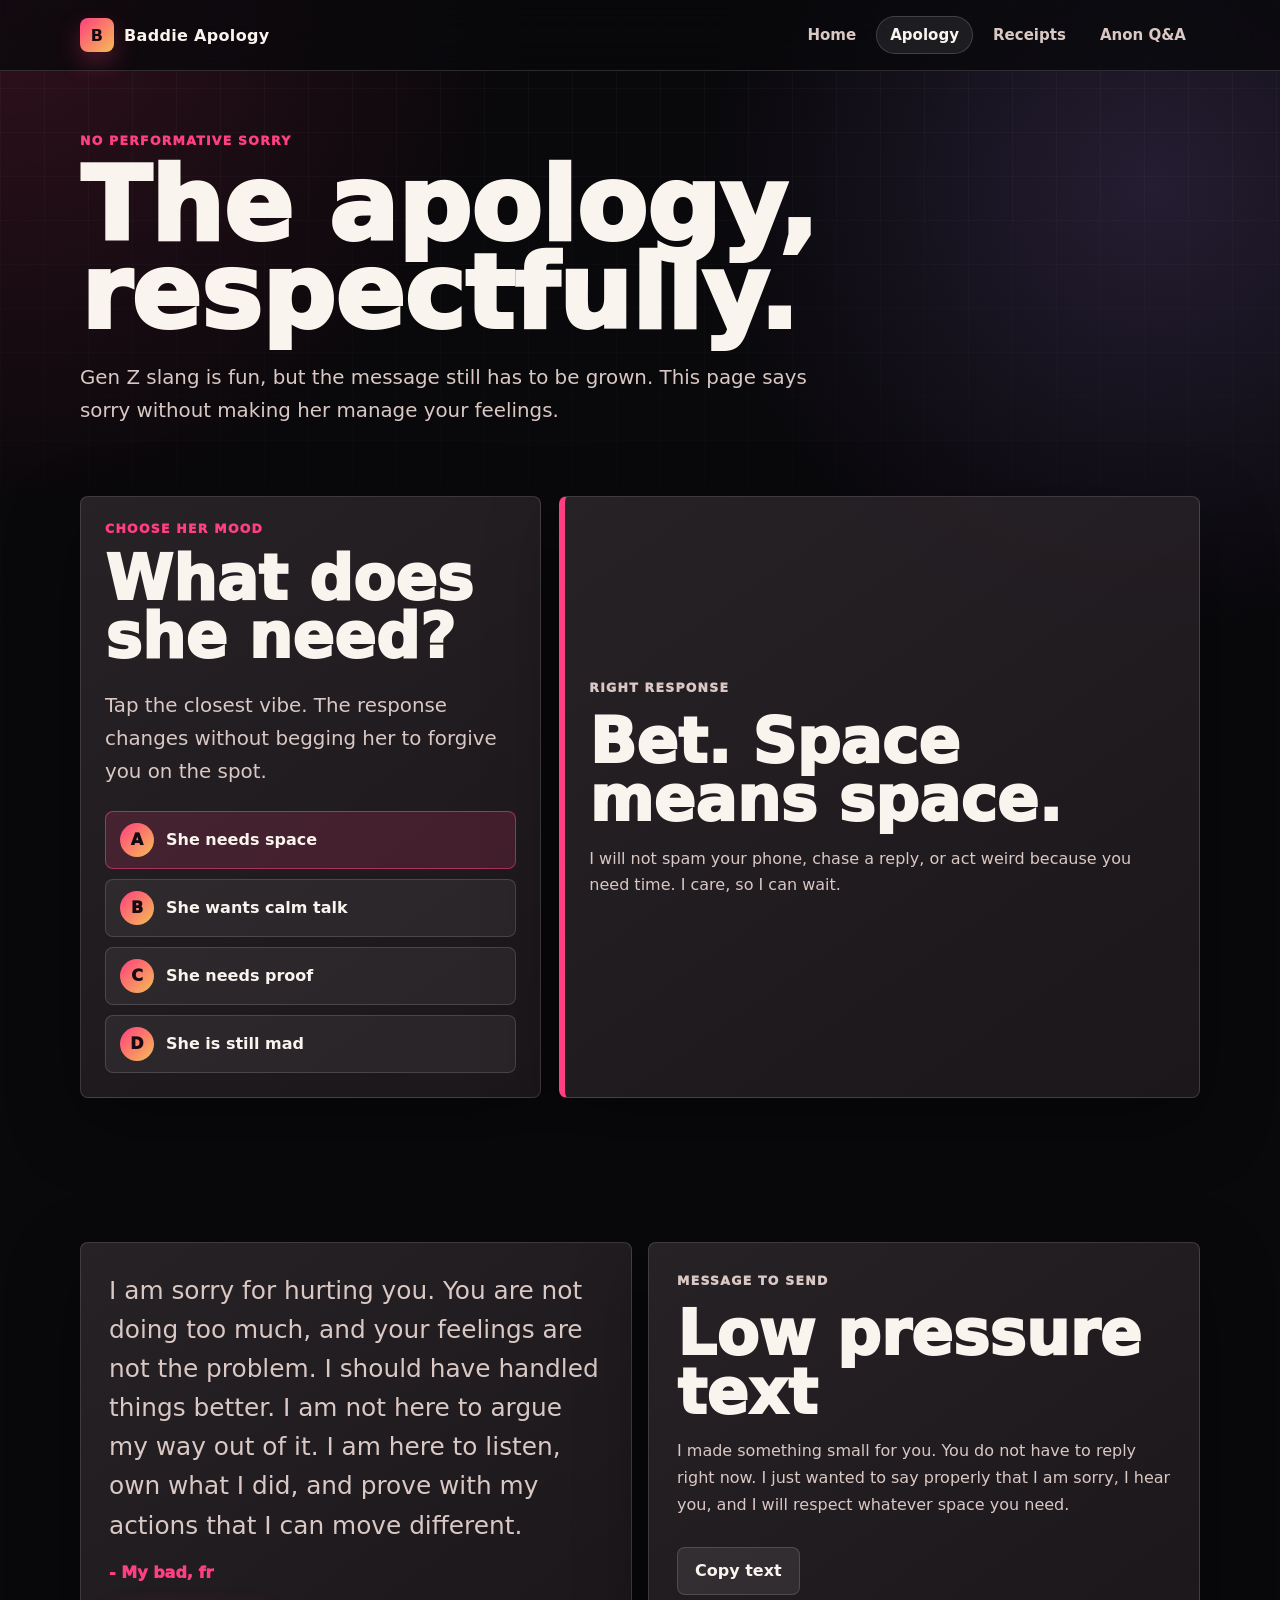
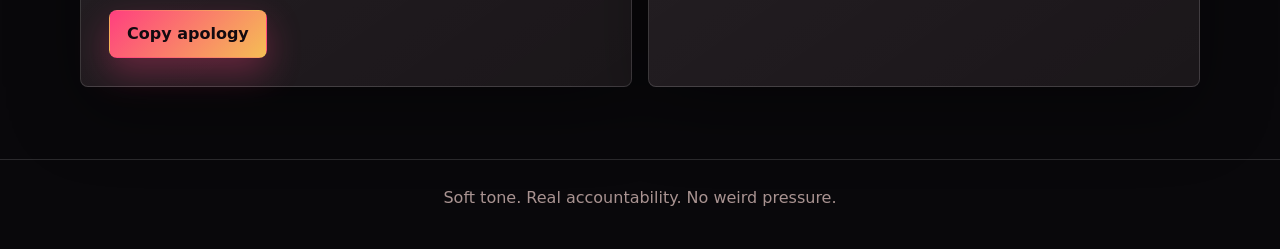
==== apology.html @ 0e216b40 "Add files via upload" ====
<!doctype html>
<html lang="en">
  <head>
    <meta charset="utf-8">
    <meta name="viewport" content="width=device-width, initial-scale=1">
    <title>Apology | Baddie Apology</title>
    <link rel="icon" type="image/svg+xml" href="favicon.svg">
    <link rel="stylesheet" href="styles.css">
  </head>
  <body>
    <header class="site-header">
      <div class="nav-wrap">
        <a class="brand" href="index.html"><span class="brand-mark">B</span>Baddie Apology</a>
        <nav class="nav-links" aria-label="Main navigation">
          <a href="index.html">Home</a>
          <a class="active" href="apology.html">Apology</a>
          <a href="receipts.html">Receipts</a>
          <a href="questions.html">Anon Q&A</a>
        </nav>
      </div>
    </header>

    <main>
      <section class="page-hero">
        <div class="wrap">
          <p class="eyebrow">No performative sorry</p>
          <h1>The apology, respectfully.</h1>
          <p class="lead">
            Gen Z slang is fun, but the message still has to be grown. This page says sorry without making her manage your feelings.
          </p>
        </div>
      </section>

      <section class="section section-tight">
        <div class="wrap vibe-layout">
          <div class="choice-panel glass">
            <p class="eyebrow">Choose her mood</p>
            <h2>What does she need?</h2>
            <p class="lead">Tap the closest vibe. The response changes without begging her to forgive you on the spot.</p>
            <div class="choice-buttons">
              <button class="choice-button active" type="button" data-choice="space"><span>A</span>She needs space</button>
              <button class="choice-button" type="button" data-choice="talk"><span>B</span>She wants calm talk</button>
              <button class="choice-button" type="button" data-choice="proof"><span>C</span>She needs proof</button>
              <button class="choice-button" type="button" data-choice="angry"><span>D</span>She is still mad</button>
            </div>
          </div>

          <div class="response-panel glass" aria-live="polite">
            <p class="eyebrow">Right response</p>
            <h2 id="responseTitle">Bet. Space means space.</h2>
            <p id="responseText">
              I will not spam your phone, chase a reply, or act weird because you need time. I care, so I can wait.
            </p>
          </div>
        </div>
      </section>

      <section class="section">
        <div class="wrap grid-2">
          <article class="note-panel big">
            <p id="mainApology">
              I am sorry for hurting you. You are not doing too much, and your feelings are not the problem.
              I should have handled things better. I am not here to argue my way out of it. I am here to listen,
              own what I did, and prove with my actions that I can move different.
            </p>
            <div class="signature">- My bad, fr</div>
            <div class="button-row">
              <button class="button button-primary" type="button" data-copy-target="#mainApology" data-copy-status="#copyStatus">Copy apology</button>
              <span class="toast" id="copyStatus"></span>
            </div>
          </article>

          <article class="note-panel">
            <p class="eyebrow">Message to send</p>
            <h2>Low pressure text</h2>
            <p id="textMessage">
              I made something small for you. You do not have to reply right now. I just wanted to say properly that I am sorry,
              I hear you, and I will respect whatever space you need.
            </p>
            <div class="button-row">
              <button class="button button-secondary" type="button" data-copy-target="#textMessage" data-copy-status="#textStatus">Copy text</button>
              <span class="toast" id="textStatus"></span>
            </div>
          </article>
        </div>
      </section>
    </main>

    <footer class="footer">Soft tone. Real accountability. No weird pressure.</footer>
    <script src="app.js"></script>
  </body>
</html>
---- styles.css ----
:root {
  --ink: #f9f4ee;
  --soft: #d9c8c4;
  --muted: #a99391;
  --night: #09080b;
  --panel: rgba(24, 18, 23, 0.82);
  --panel-solid: #171116;
  --line: rgba(255, 255, 255, 0.14);
  --hot: #ff3f7f;
  --hot-deep: #b50f4b;
  --cherry: #e33a4d;
  --chrome: #d8dce4;
  --lilac: #b58cff;
  --gold: #f5be55;
  --green: #67d49b;
  --shadow: 0 24px 70px rgba(0, 0, 0, 0.38);
}

* {
  box-sizing: border-box;
}

html {
  scroll-behavior: smooth;
}

body {
  margin: 0;
  color: var(--ink);
  background:
    radial-gradient(circle at top left, rgba(255, 63, 127, 0.16), transparent 32rem),
    radial-gradient(circle at 90% 10%, rgba(181, 140, 255, 0.16), transparent 28rem),
    var(--night);
  font-family: Inter, ui-sans-serif, system-ui, -apple-system, BlinkMacSystemFont, "Segoe UI", sans-serif;
}

body::before {
  content: "";
  position: fixed;
  inset: 0;
  z-index: -2;
  pointer-events: none;
  background-image:
    linear-gradient(rgba(255, 255, 255, 0.03) 1px, transparent 1px),
    linear-gradient(90deg, rgba(255, 255, 255, 0.03) 1px, transparent 1px);
  background-size: 44px 44px;
  mask-image: linear-gradient(180deg, black, transparent 78%);
}

a {
  color: inherit;
}

button,
input,
textarea,
select {
  font: inherit;
}

button,
select {
  cursor: pointer;
}

.site-header {
  position: sticky;
  top: 0;
  z-index: 20;
  border-bottom: 1px solid var(--line);
  background: rgba(9, 8, 11, 0.76);
  backdrop-filter: blur(18px);
}

.nav-wrap {
  width: min(1120px, calc(100% - 28px));
  min-height: 70px;
  margin: 0 auto;
  display: flex;
  align-items: center;
  justify-content: space-between;
  gap: 18px;
}

.brand {
  display: inline-flex;
  align-items: center;
  gap: 10px;
  color: var(--ink);
  text-decoration: none;
  font-weight: 900;
  letter-spacing: 0.02em;
}

.brand-mark {
  width: 34px;
  height: 34px;
  border-radius: 8px;
  display: inline-grid;
  place-items: center;
  color: #160b12;
  background: linear-gradient(135deg, var(--hot), var(--gold));
  box-shadow: 0 10px 24px rgba(255, 63, 127, 0.28);
}

.nav-links {
  display: flex;
  align-items: center;
  gap: 6px;
  overflow-x: auto;
  padding: 12px 0;
}

.nav-links a {
  min-height: 38px;
  border: 1px solid transparent;
  border-radius: 999px;
  display: inline-flex;
  align-items: center;
  white-space: nowrap;
  padding: 8px 13px;
  color: var(--soft);
  text-decoration: none;
  font-size: 0.94rem;
  font-weight: 800;
}

.nav-links a:hover,
.nav-links a.active {
  border-color: rgba(255, 255, 255, 0.16);
  color: var(--ink);
  background: rgba(255, 255, 255, 0.08);
}

.hero {
  position: relative;
  min-height: calc(100vh - 70px);
  display: grid;
  align-items: center;
  overflow: hidden;
  isolation: isolate;
  padding: 72px 0 98px;
  background-image:
    linear-gradient(90deg, rgba(9, 8, 11, 0.36), rgba(9, 8, 11, 0.86) 54%, rgba(9, 8, 11, 0.98)),
    url("baddie-hero.png");
  background-size: cover;
  background-position: center;
}

.hero::after {
  content: "";
  position: absolute;
  inset: auto 0 0;
  height: 30%;
  z-index: -1;
  background: linear-gradient(0deg, var(--night), transparent);
}

.hero-inner,
.wrap {
  width: min(1120px, calc(100% - 32px));
  margin: 0 auto;
}

.hero-grid {
  display: grid;
  grid-template-columns: minmax(0, 0.9fr) minmax(340px, 0.78fr);
  gap: 42px;
  align-items: center;
}

.hero-copy {
  grid-column: 2;
}

.eyebrow {
  margin: 0 0 14px;
  color: var(--hot);
  font-size: 0.78rem;
  font-weight: 950;
  letter-spacing: 0.1em;
  text-transform: uppercase;
}

h1,
h2,
h3 {
  margin: 0;
  letter-spacing: 0;
}

h1 {
  max-width: 11ch;
  font-size: clamp(3.25rem, 8vw, 7.25rem);
  line-height: 0.86;
  font-weight: 950;
}

h2 {
  font-size: clamp(2.15rem, 4.8vw, 4.6rem);
  line-height: 0.95;
  font-weight: 950;
}

h3 {
  font-size: clamp(1.35rem, 2vw, 1.85rem);
  line-height: 1.05;
}

.lead {
  max-width: 44rem;
  margin: 24px 0 0;
  color: var(--soft);
  font-size: clamp(1.05rem, 2vw, 1.24rem);
  line-height: 1.65;
}

.actions,
.button-row {
  display: flex;
  flex-wrap: wrap;
  gap: 12px;
  margin-top: 28px;
}

.button {
  min-height: 48px;
  border: 1px solid transparent;
  border-radius: 8px;
  display: inline-flex;
  align-items: center;
  justify-content: center;
  gap: 9px;
  padding: 12px 17px;
  color: var(--ink);
  font-weight: 900;
  text-decoration: none;
  transition: transform 160ms ease, border-color 160ms ease, background 160ms ease;
}

.button:hover {
  transform: translateY(-2px);
}

.button-primary {
  color: #130a10;
  background: linear-gradient(135deg, var(--hot), var(--gold));
  box-shadow: 0 14px 34px rgba(255, 63, 127, 0.32);
}

.button-secondary {
  border-color: var(--line);
  background: rgba(255, 255, 255, 0.08);
}

.button-ghost {
  border-color: rgba(255, 63, 127, 0.34);
  color: var(--ink);
  background: rgba(255, 63, 127, 0.1);
}

.section {
  padding: 72px 0;
}

.section-tight {
  padding-top: 44px;
}

.section-head {
  max-width: 760px;
  margin-bottom: 28px;
}

.section-head p {
  margin: 15px 0 0;
  color: var(--soft);
  font-size: 1.05rem;
  line-height: 1.66;
}

.glass,
.card,
.qa-card,
.note-panel {
  border: 1px solid var(--line);
  border-radius: 8px;
  background:
    linear-gradient(145deg, rgba(255, 255, 255, 0.08), rgba(255, 255, 255, 0.03)),
    var(--panel);
  box-shadow: var(--shadow);
}

.stat-strip {
  display: grid;
  grid-template-columns: repeat(3, 1fr);
  gap: 14px;
  margin-top: 34px;
}

.stat {
  padding: 18px;
}

.stat strong {
  display: block;
  color: var(--chrome);
  font-size: 1.75rem;
  line-height: 1;
}

.stat span {
  display: block;
  margin-top: 7px;
  color: var(--muted);
  font-weight: 750;
}

.grid-3,
.grid-2 {
  display: grid;
  gap: 16px;
}

.grid-3 {
  grid-template-columns: repeat(3, 1fr);
}

.grid-2 {
  grid-template-columns: repeat(2, 1fr);
}

.card {
  padding: 24px;
}

.card.kiss {
  border-top: 5px solid var(--hot);
}

.card.receipt {
  border-top: 5px solid var(--gold);
}

.card.locked {
  border-top: 5px solid var(--green);
}

.card p {
  margin: 12px 0 0;
  color: var(--soft);
  line-height: 1.62;
}

.pill-list {
  display: flex;
  flex-wrap: wrap;
  gap: 9px;
  margin-top: 22px;
}

.pill {
  border: 1px solid rgba(255, 255, 255, 0.16);
  border-radius: 999px;
  padding: 8px 12px;
  color: var(--soft);
  background: rgba(255, 255, 255, 0.07);
  font-size: 0.92rem;
  font-weight: 850;
}

.page-hero {
  padding: 62px 0 24px;
}

.page-hero .lead {
  max-width: 760px;
}

.vibe-layout {
  display: grid;
  grid-template-columns: minmax(280px, 0.72fr) minmax(0, 1fr);
  gap: 18px;
  align-items: stretch;
}

.choice-panel,
.response-panel {
  padding: 24px;
}

.choice-buttons {
  display: grid;
  gap: 10px;
  margin-top: 22px;
}

.choice-button {
  width: 100%;
  min-height: 58px;
  border: 1px solid var(--line);
  border-radius: 8px;
  display: grid;
  grid-template-columns: 34px 1fr;
  gap: 12px;
  align-items: center;
  padding: 10px 14px;
  color: var(--ink);
  background: rgba(255, 255, 255, 0.06);
  text-align: left;
  font-weight: 900;
}

.choice-button:hover,
.choice-button.active {
  border-color: rgba(255, 63, 127, 0.56);
  background: rgba(255, 63, 127, 0.16);
}

.choice-button span {
  width: 34px;
  height: 34px;
  border-radius: 50%;
  display: inline-grid;
  place-items: center;
  color: #160b12;
  background: linear-gradient(135deg, var(--hot), var(--gold));
  font-weight: 950;
}

.response-panel {
  display: grid;
  align-content: center;
  border-left: 6px solid var(--hot);
}

.response-panel p,
.note-panel p,
.qa-card p {
  color: var(--soft);
  line-height: 1.68;
}

.note-panel {
  padding: 28px;
}

.note-panel.big p {
  margin: 0;
  font-size: clamp(1.2rem, 2vw, 1.55rem);
  line-height: 1.58;
}

.signature {
  margin-top: 18px;
  color: var(--hot);
  font-weight: 950;
}

.form-grid {
  display: grid;
  grid-template-columns: 0.8fr 1fr;
  gap: 18px;
  align-items: start;
}

.field {
  display: grid;
  gap: 8px;
  margin-top: 14px;
}

.field label {
  color: var(--chrome);
  font-size: 0.88rem;
  font-weight: 900;
}

.field input,
.field textarea,
.field select {
  width: 100%;
  border: 1px solid var(--line);
  border-radius: 8px;
  color: var(--ink);
  background: rgba(255, 255, 255, 0.08);
  outline: none;
  padding: 13px 14px;
}

.field textarea {
  min-height: 132px;
  resize: vertical;
}

.field input:focus,
.field textarea:focus,
.field select:focus {
  border-color: rgba(255, 63, 127, 0.62);
  box-shadow: 0 0 0 4px rgba(255, 63, 127, 0.12);
}

.hint {
  color: var(--muted);
  font-size: 0.92rem;
  line-height: 1.5;
}

.qa-list {
  display: grid;
  gap: 14px;
}

.qa-card {
  padding: 20px;
}

.qa-meta {
  display: flex;
  flex-wrap: wrap;
  gap: 8px;
  margin-bottom: 12px;
  color: var(--muted);
  font-size: 0.85rem;
  font-weight: 850;
}

.qa-question {
  margin: 0;
  color: var(--ink);
  font-size: 1.12rem;
  font-weight: 900;
  line-height: 1.45;
}

.answer-box {
  margin-top: 14px;
}

.answer-box textarea {
  min-height: 92px;
}

.qa-actions {
  display: flex;
  flex-wrap: wrap;
  gap: 10px;
  margin-top: 12px;
}

.empty-state {
  border: 1px dashed rgba(255, 255, 255, 0.22);
  border-radius: 8px;
  padding: 28px;
  color: var(--soft);
  text-align: center;
}

.toast {
  min-height: 24px;
  margin-top: 12px;
  color: var(--green);
  font-weight: 900;
}

.footer {
  border-top: 1px solid var(--line);
  padding: 28px 18px 42px;
  color: var(--muted);
  text-align: center;
}

@media (max-width: 900px) {
  .nav-wrap {
    align-items: flex-start;
    flex-direction: column;
    padding: 12px 0 6px;
  }

  .hero {
    min-height: auto;
    padding-top: 42px;
    background-image:
      linear-gradient(0deg, rgba(9, 8, 11, 0.98), rgba(9, 8, 11, 0.68) 55%, rgba(9, 8, 11, 0.22)),
      url("baddie-hero.png");
    background-position: 26% center;
  }

  .hero-grid,
  .vibe-layout,
  .form-grid,
  .grid-2 {
    grid-template-columns: 1fr;
  }

  .hero-copy {
    grid-column: 1;
    padding-top: 43vh;
  }

  .grid-3,
  .stat-strip {
    grid-template-columns: 1fr;
  }
}

@media (max-width: 560px) {
  .hero-inner,
  .wrap {
    width: min(100% - 24px, 1120px);
  }

  .actions,
  .button-row,
  .button {
    width: 100%;
  }

  .card,
  .choice-panel,
  .response-panel,
  .note-panel,
  .qa-card {
    padding: 20px;
  }

  .nav-links {
    width: 100%;
  }
}
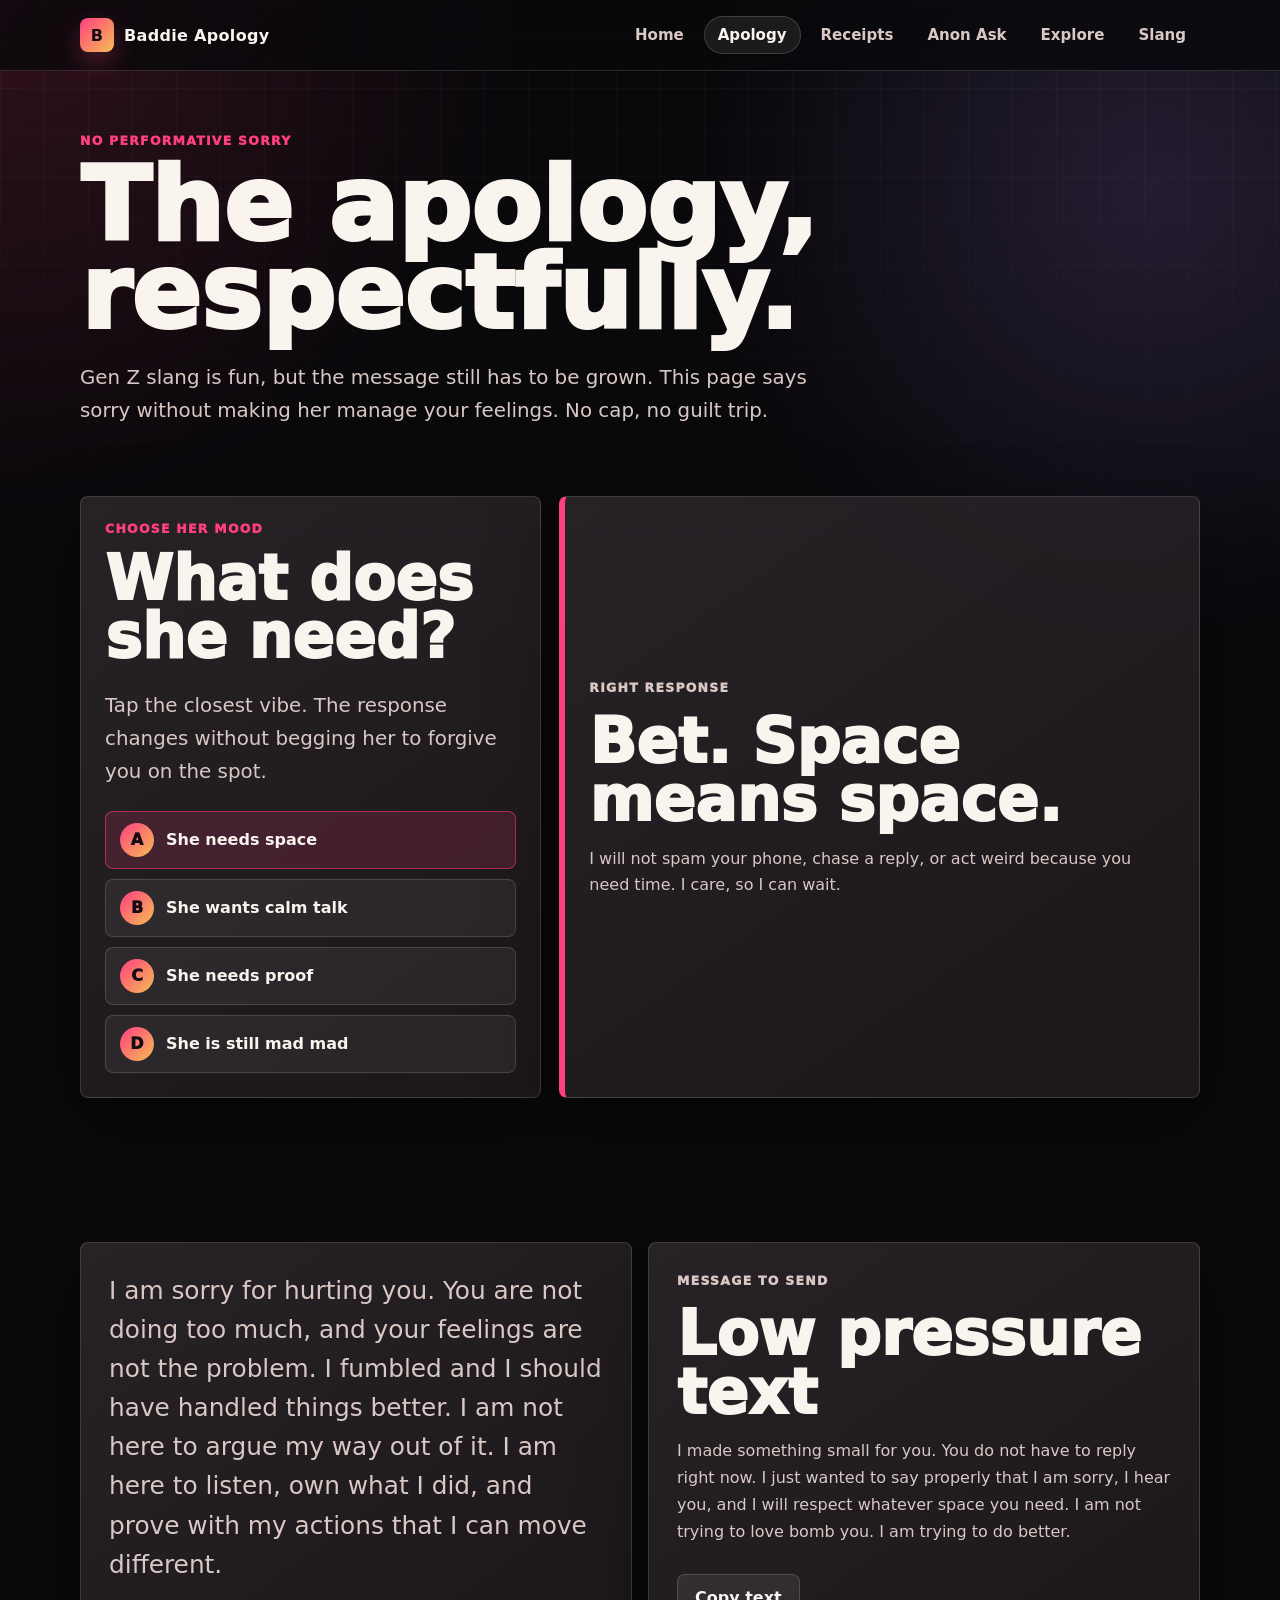
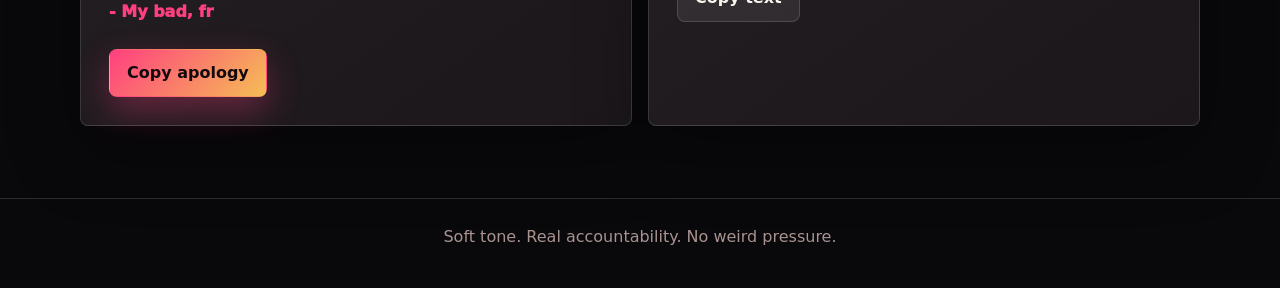
==== commit 092e0067: "Add files via upload" ====
--- a/apology.html
+++ b/apology.html
@@ -15,7 +15,9 @@
           <a href="index.html">Home</a>
           <a class="active" href="apology.html">Apology</a>
           <a href="receipts.html">Receipts</a>
-          <a href="questions.html">Anon Q&A</a>
+          <a href="questions.html">Anon Ask</a>
+          <a href="explore.html">Explore</a>
+          <a href="slang.html">Slang</a>
         </nav>
       </div>
     </header>
@@ -26,7 +28,7 @@
           <p class="eyebrow">No performative sorry</p>
           <h1>The apology, respectfully.</h1>
           <p class="lead">
-            Gen Z slang is fun, but the message still has to be grown. This page says sorry without making her manage your feelings.
+            Gen Z slang is fun, but the message still has to be grown. This page says sorry without making her manage your feelings. No cap, no guilt trip.
           </p>
         </div>
       </section>
@@ -41,7 +43,7 @@
               <button class="choice-button active" type="button" data-choice="space"><span>A</span>She needs space</button>
               <button class="choice-button" type="button" data-choice="talk"><span>B</span>She wants calm talk</button>
               <button class="choice-button" type="button" data-choice="proof"><span>C</span>She needs proof</button>
-              <button class="choice-button" type="button" data-choice="angry"><span>D</span>She is still mad</button>
+              <button class="choice-button" type="button" data-choice="angry"><span>D</span>She is still mad mad</button>
             </div>
           </div>
 
@@ -60,8 +62,8 @@
           <article class="note-panel big">
             <p id="mainApology">
               I am sorry for hurting you. You are not doing too much, and your feelings are not the problem.
-              I should have handled things better. I am not here to argue my way out of it. I am here to listen,
-              own what I did, and prove with my actions that I can move different.
+              I fumbled and I should have handled things better. I am not here to argue my way out of it.
+              I am here to listen, own what I did, and prove with my actions that I can move different.
             </p>
             <div class="signature">- My bad, fr</div>
             <div class="button-row">
@@ -75,7 +77,7 @@
             <h2>Low pressure text</h2>
             <p id="textMessage">
               I made something small for you. You do not have to reply right now. I just wanted to say properly that I am sorry,
-              I hear you, and I will respect whatever space you need.
+              I hear you, and I will respect whatever space you need. I am not trying to love bomb you. I am trying to do better.
             </p>
             <div class="button-row">
               <button class="button button-secondary" type="button" data-copy-target="#textMessage" data-copy-status="#textStatus">Copy text</button>
--- a/styles.css
+++ b/styles.css
@@ -352,6 +352,21 @@
   line-height: 1.62;
 }
 
+.route-card {
+  display: block;
+  color: inherit;
+  text-decoration: none;
+  transition: transform 180ms ease, border-color 180ms ease, background 180ms ease;
+}
+
+.route-card:hover {
+  border-color: rgba(255, 63, 127, 0.48);
+  background:
+    linear-gradient(145deg, rgba(255, 63, 127, 0.14), rgba(255, 255, 255, 0.04)),
+    var(--panel);
+  transform: translateY(-4px);
+}
+
 .pill-list {
   display: flex;
   flex-wrap: wrap;
@@ -375,6 +390,11 @@
 
 .page-hero .lead {
   max-width: 760px;
+}
+
+.search-field {
+  max-width: 560px;
+  margin-top: 26px;
 }
 
 .vibe-layout {
@@ -464,6 +484,17 @@
   align-items: start;
 }
 
+.ask-layout {
+  display: grid;
+  grid-template-columns: minmax(300px, 0.92fr) minmax(280px, 0.62fr);
+  gap: 18px;
+  align-items: start;
+}
+
+.ask-card {
+  min-height: 100%;
+}
+
 .field {
   display: grid;
   gap: 8px;
@@ -506,9 +537,37 @@
   line-height: 1.5;
 }
 
+.step-list {
+  display: grid;
+  gap: 14px;
+  margin: 20px 0 0;
+  padding: 0;
+  list-style: none;
+}
+
+.step-list li {
+  display: grid;
+  gap: 5px;
+  border-left: 4px solid var(--hot);
+  padding: 4px 0 4px 14px;
+}
+
+.step-list strong {
+  color: var(--ink);
+}
+
+.step-list span {
+  color: var(--soft);
+  line-height: 1.5;
+}
+
 .qa-list {
   display: grid;
   gap: 14px;
+}
+
+.inbox-list {
+  margin-top: 18px;
 }
 
 .qa-card {
@@ -556,6 +615,146 @@
   text-align: center;
 }
 
+.dictionary-grid {
+  display: grid;
+  grid-template-columns: repeat(4, 1fr);
+  gap: 12px;
+}
+
+.dict-card {
+  border: 1px solid var(--line);
+  border-radius: 8px;
+  display: grid;
+  gap: 8px;
+  min-height: 168px;
+  padding: 18px;
+  background:
+    linear-gradient(145deg, rgba(255, 255, 255, 0.08), rgba(255, 63, 127, 0.06)),
+    var(--panel);
+  box-shadow: 0 14px 34px rgba(0, 0, 0, 0.2);
+}
+
+.dict-card strong {
+  color: var(--ink);
+  font-size: 1.18rem;
+}
+
+.dict-card span {
+  color: var(--soft);
+  line-height: 1.45;
+}
+
+.dict-card em {
+  color: var(--gold);
+  font-style: normal;
+  line-height: 1.4;
+}
+
+.dict-card.hidden {
+  display: none;
+}
+
+.quest-head {
+  display: grid;
+  grid-template-columns: 1fr minmax(220px, 0.32fr);
+  gap: 24px;
+  align-items: center;
+  padding: 26px;
+}
+
+.quest-progress strong {
+  display: block;
+  margin-bottom: 10px;
+  color: var(--gold);
+  font-size: 2.4rem;
+  line-height: 1;
+}
+
+.progress-track {
+  height: 12px;
+  border-radius: 999px;
+  overflow: hidden;
+  background: rgba(255, 255, 255, 0.12);
+}
+
+.progress-fill {
+  width: 0;
+  height: 100%;
+  border-radius: inherit;
+  background: linear-gradient(90deg, var(--hot), var(--gold), var(--green));
+  transition: width 220ms ease;
+}
+
+.quest-grid {
+  display: grid;
+  grid-template-columns: repeat(3, 1fr);
+  gap: 14px;
+  margin-top: 16px;
+}
+
+.quest-card {
+  border: 1px solid var(--line);
+  border-radius: 8px;
+  display: grid;
+  gap: 12px;
+  min-height: 210px;
+  padding: 22px;
+  color: var(--ink);
+  background:
+    linear-gradient(145deg, rgba(255, 255, 255, 0.08), rgba(255, 255, 255, 0.03)),
+    var(--panel);
+  text-align: left;
+  box-shadow: var(--shadow);
+  transition: transform 180ms ease, border-color 180ms ease, background 180ms ease;
+}
+
+.quest-card:hover,
+.quest-card.done {
+  border-color: rgba(255, 63, 127, 0.58);
+  transform: translateY(-4px);
+}
+
+.quest-card.done {
+  background:
+    linear-gradient(145deg, rgba(103, 212, 155, 0.18), rgba(255, 63, 127, 0.1)),
+    var(--panel);
+}
+
+.quest-card span {
+  color: var(--gold);
+  font-weight: 950;
+}
+
+.quest-card strong {
+  font-size: 1.5rem;
+}
+
+.quest-card em {
+  color: var(--soft);
+  font-style: normal;
+  line-height: 1.5;
+}
+
+.unlock-panel {
+  border: 1px solid var(--line);
+  border-radius: 8px;
+  margin-top: 16px;
+  padding: 28px;
+  background:
+    linear-gradient(135deg, rgba(255, 63, 127, 0.12), rgba(181, 140, 255, 0.1)),
+    var(--panel);
+  box-shadow: var(--shadow);
+}
+
+.unlock-panel.unlocked {
+  border-color: rgba(103, 212, 155, 0.55);
+}
+
+.spin-panel p#randomLine {
+  min-height: 86px;
+  font-size: 1.2rem;
+}
+
 .toast {
   min-height: 24px;
   margin-top: 12px;
@@ -588,7 +787,9 @@
 
   .hero-grid,
   .vibe-layout,
+  .ask-layout,
   .form-grid,
+  .quest-head,
   .grid-2 {
     grid-template-columns: 1fr;
   }
@@ -599,6 +800,8 @@
   }
 
   .grid-3,
+  .dictionary-grid,
+  .quest-grid,
   .stat-strip {
     grid-template-columns: 1fr;
   }
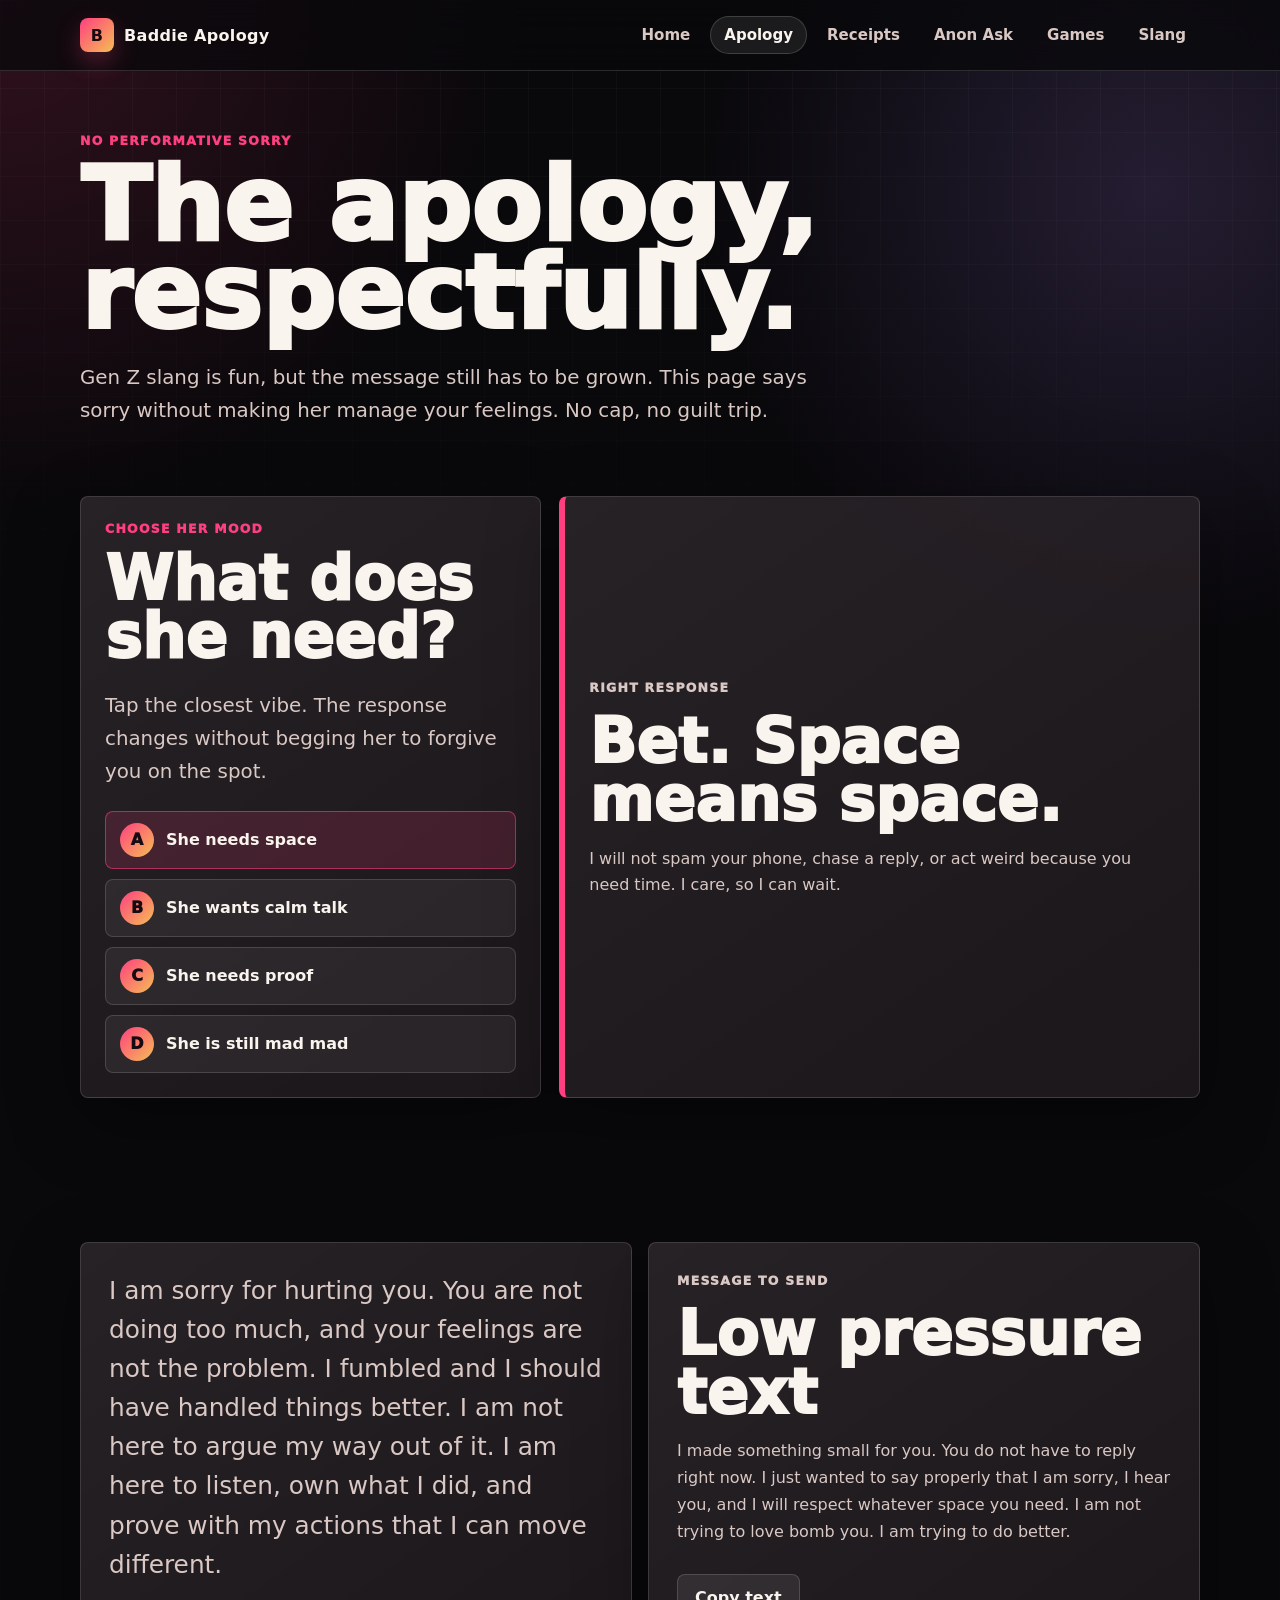
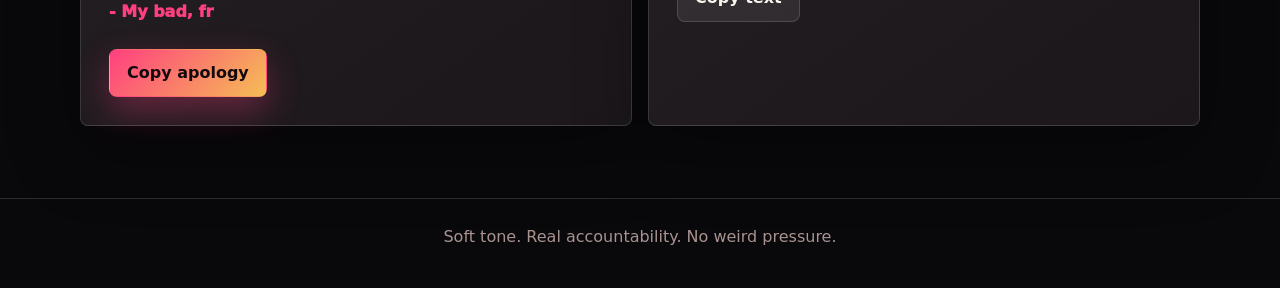
==== commit b457f9b1: "Add files via upload" ====
--- a/apology.html
+++ b/apology.html
@@ -16,7 +16,7 @@
           <a class="active" href="apology.html">Apology</a>
           <a href="receipts.html">Receipts</a>
           <a href="questions.html">Anon Ask</a>
-          <a href="explore.html">Explore</a>
+          <a href="explore.html">Games</a>
           <a href="slang.html">Slang</a>
         </nav>
       </div>
--- a/styles.css
+++ b/styles.css
@@ -415,6 +415,10 @@
   margin-top: 22px;
 }
 
+.choice-buttons.compact {
+  gap: 8px;
+}
+
 .choice-button {
   width: 100%;
   min-height: 58px;
@@ -755,6 +759,125 @@
   font-size: 1.2rem;
 }
 
+.game-menu {
+  display: flex;
+  flex-wrap: wrap;
+  gap: 10px;
+}
+
+.wheel-face {
+  width: min(260px, 100%);
+  aspect-ratio: 1;
+  border: 10px solid rgba(255, 255, 255, 0.12);
+  border-radius: 50%;
+  display: grid;
+  place-items: center;
+  margin-top: 22px;
+  color: #130a10;
+  background:
+    conic-gradient(from 20deg, var(--hot), var(--gold), var(--green), var(--lilac), var(--hot));
+  box-shadow: 0 20px 55px rgba(255, 63, 127, 0.22);
+  font-size: clamp(2rem, 5vw, 3.6rem);
+  font-weight: 950;
+  transition: transform 700ms cubic-bezier(0.2, 0.8, 0.2, 1);
+}
+
+.flag-scenario {
+  border: 1px solid var(--line);
+  border-radius: 8px;
+  margin-top: 20px;
+  padding: 18px;
+  color: var(--ink);
+  background: rgba(255, 255, 255, 0.08);
+  font-size: 1.14rem;
+  font-weight: 900;
+  line-height: 1.45;
+}
+
+.memory-board {
+  display: grid;
+  grid-template-columns: repeat(3, 1fr);
+  gap: 12px;
+}
+
+.memory-card {
+  min-height: 124px;
+  border: 1px solid var(--line);
+  border-radius: 8px;
+  color: var(--ink);
+  background:
+    linear-gradient(145deg, rgba(255, 63, 127, 0.22), rgba(181, 140, 255, 0.12)),
+    var(--panel);
+  font-size: 1.4rem;
+  font-weight: 950;
+  box-shadow: var(--shadow);
+  transition: transform 160ms ease, border-color 160ms ease, background 160ms ease;
+}
+
+.memory-card:hover,
+.memory-card.flipped {
+  border-color: rgba(255, 63, 127, 0.62);
+  transform: translateY(-2px);
+}
+
+.memory-card.matched {
+  border-color: rgba(103, 212, 155, 0.64);
+  background:
+    linear-gradient(145deg, rgba(103, 212, 155, 0.22), rgba(255, 190, 85, 0.12)),
+    var(--panel);
+}
+
+.playlist-card {
+  border: 1px solid var(--line);
+  border-radius: 8px;
+  display: grid;
+  gap: 9px;
+  min-height: 150px;
+  padding: 22px;
+  color: var(--ink);
+  background:
+    linear-gradient(145deg, rgba(255, 255, 255, 0.08), rgba(255, 63, 127, 0.08)),
+    var(--panel);
+  text-align: left;
+  box-shadow: var(--shadow);
+  transition: transform 160ms ease, border-color 160ms ease;
+}
+
+.playlist-card:hover,
+.playlist-card.active {
+  border-color: rgba(245, 190, 85, 0.66);
+  transform: translateY(-3px);
+}
+
+.playlist-card strong {
+  font-size: 1.4rem;
+}
+
+.playlist-card span {
+  color: var(--soft);
+  line-height: 1.5;
+}
+
+.secret-line p {
+  margin: 0;
+  font-size: clamp(1.25rem, 2.2vw, 1.8rem);
+  line-height: 1.55;
+}
+
+.secret-word {
+  border: 1px solid rgba(255, 63, 127, 0.46);
+  border-radius: 999px;
+  color: var(--ink);
+  background: rgba(255, 63, 127, 0.13);
+  padding: 5px 12px;
+  font-weight: 950;
+}
+
+.secret-word.found {
+  border-color: rgba(103, 212, 155, 0.7);
+  background: rgba(103, 212, 155, 0.16);
+}
+
 .toast {
   min-height: 24px;
   margin-top: 12px;
@@ -802,6 +925,7 @@
   .grid-3,
   .dictionary-grid,
   .quest-grid,
+  .memory-board,
   .stat-strip {
     grid-template-columns: 1fr;
   }
